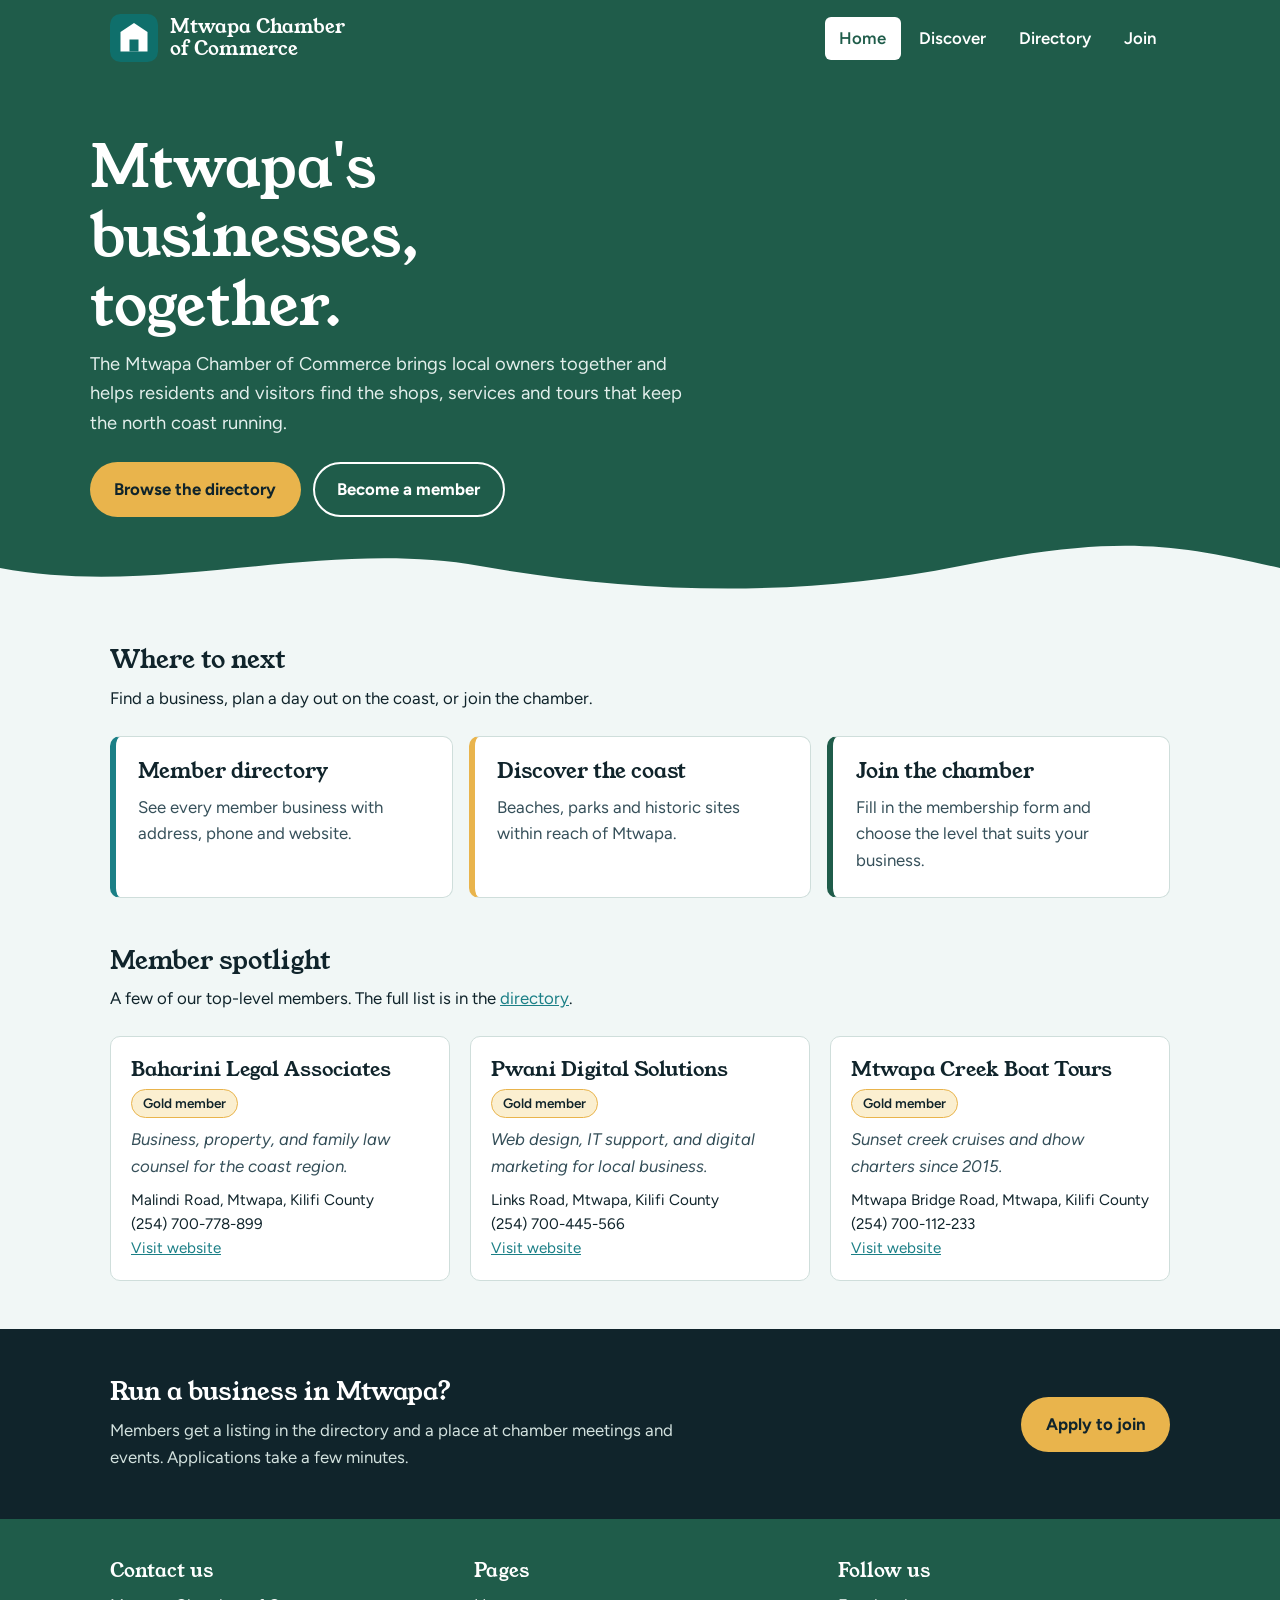
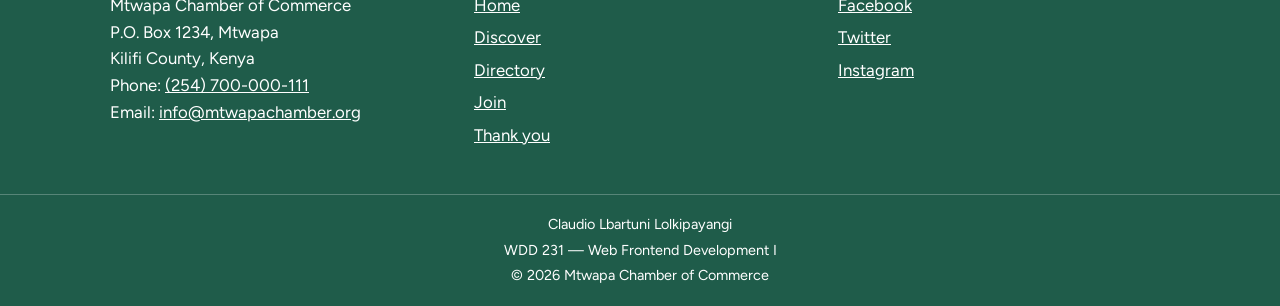
==== chamber/index.html @ 9083f8e7 "chamber index html added" ====
<!DOCTYPE html>
<html lang="en">
<head>
  <meta charset="UTF-8">
  <meta name="viewport" content="width=device-width, initial-scale=1.0">
  <meta name="author" content="Claudio Lbartuni Lolkipayangi">
  <meta name="description" content="The Mtwapa Chamber of Commerce connects local businesses with each other and with the people who shop, eat and visit on Kenya's north coast.">
  <meta property="og:type" content="website">
  <meta property="og:title" content="Mtwapa Chamber of Commerce">
  <meta property="og:description" content="Find local businesses, discover the north coast and join the Mtwapa Chamber of Commerce.">
  <meta property="og:url" content="https://lolkipayangi.github.io/wdd231/chamber/index.html">
  <title>Home | Mtwapa Chamber of Commerce</title>

  <link rel="preconnect" href="https://fonts.googleapis.com">
  <link rel="preconnect" href="https://fonts.gstatic.com" crossorigin>
  <link href="https://fonts.googleapis.com/css2?family=Figtree:wght@400;600;700&family=Young+Serif&display=swap" rel="stylesheet">

  <style>
    :root {
      --ink: #10242b;
      --mangrove: #1f5c4a;
      --lagoon: #1b7f86;
      --foam: #f1f7f6;
      --sun: #e9b44c;
      --white: #ffffff;
      --line: #cfdedb;
      --radius: 10px;
      --font-head: "Young Serif", Georgia, "Times New Roman", serif;
      --font-body: "Figtree", system-ui, -apple-system, "Segoe UI", Roboto, sans-serif;
    }

    *, *::before, *::after { box-sizing: border-box; }

    body {
      margin: 0;
      font-family: var(--font-body);
      font-size: 1.05rem;
      line-height: 1.6;
      color: var(--ink);
      background: var(--foam);
    }

    img { max-width: 100%; height: auto; display: block; }
    a { color: var(--lagoon); }
    a:focus-visible, button:focus-visible {
      outline: 3px solid var(--sun);
      outline-offset: 3px;
    }

    h1, h2, h3 { font-family: var(--font-head); font-weight: 400; line-height: 1.2; margin: 0 0 .6rem; }

    /* Header */
    .site-header {
      background: var(--mangrove);
      color: var(--white);
    }
    .header-inner {
      max-width: 1100px;
      margin: 0 auto;
      padding: .9rem 1.25rem;
      display: flex;
      flex-wrap: wrap;
      align-items: center;
      justify-content: space-between;
      gap: .75rem 1.5rem;
    }
    .brand {
      display: flex;
      align-items: center;
      gap: .75rem;
      color: var(--white);
      text-decoration: none;
      font-family: var(--font-head);
      font-size: 1.2rem;
      line-height: 1.15;
    }
    .brand img { width: 48px; height: 48px; }
    .site-nav ul {
      list-style: none;
      margin: 0;
      padding: 0;
      display: flex;
      flex-wrap: wrap;
      gap: .25rem;
    }
    .site-nav a {
      display: block;
      padding: .5rem .9rem;
      color: var(--white);
      text-decoration: none;
      border-radius: 6px;
      font-weight: 600;
    }
    .site-nav a:hover { background: rgba(255,255,255,.14); }
    .site-nav a[aria-current="page"] {
      background: var(--white);
      color: var(--mangrove);
    }

    /* Hero */
    .hero {
      background: var(--mangrove);
      color: var(--white);
      padding: 3.5rem 1.25rem 5rem;
      position: relative;
    }
    .hero-inner {
      max-width: 1100px;
      margin: 0 auto;
      display: grid;
      gap: 2rem;
      align-items: center;
    }
    .hero h1 {
      font-size: clamp(2.2rem, 6vw, 3.6rem);
      max-width: 16ch;
    }
    .hero p {
      max-width: 52ch;
      font-size: 1.15rem;
      margin: 0 0 1.5rem;
      color: #e3efec;
    }
    .actions { display: flex; flex-wrap: wrap; gap: .75rem; }
    .btn {
      display: inline-block;
      padding: .75rem 1.4rem;
      border-radius: 999px;
      font-weight: 700;
      text-decoration: none;
      border: 2px solid transparent;
    }
    .btn-primary { background: var(--sun); color: var(--ink); }
    .btn-primary:hover { background: #f2c566; }
    .btn-ghost { border-color: var(--white); color: var(--white); }
    .btn-ghost:hover { background: rgba(255,255,255,.14); }

    .hero-tide {
      position: absolute;
      left: 0; right: 0; bottom: -1px;
      width: 100%;
      height: 60px;
      display: block;
    }

    /* Layout */
    main { display: block; }
    .section {
      max-width: 1100px;
      margin: 0 auto;
      padding: 3rem 1.25rem;
    }
    .section-head { margin-bottom: 1.5rem; }
    .section-head p { margin: 0; max-width: 60ch; }

    /* Explore links */
    .explore {
      display: grid;
      gap: 1rem;
      grid-template-columns: repeat(auto-fit, minmax(230px, 1fr));
    }
    .explore a {
      display: block;
      padding: 1.4rem;
      background: var(--white);
      border: 1px solid var(--line);
      border-left: 6px solid var(--lagoon);
      border-radius: var(--radius);
      color: var(--ink);
      text-decoration: none;
    }
    .explore a:nth-child(2) { border-left-color: var(--sun); }
    .explore a:nth-child(3) { border-left-color: var(--mangrove); }
    .explore a:hover { background: #f8fcfb; }
    .explore h3 { font-size: 1.3rem; }
    .explore p { margin: 0; color: #36505a; }

    /* Spotlights */
    .spotlights {
      display: grid;
      gap: 1.25rem;
      grid-template-columns: repeat(auto-fit, minmax(260px, 1fr));
    }
    .spot {
      background: var(--white);
      border: 1px solid var(--line);
      border-radius: var(--radius);
      padding: 1.25rem;
      display: flex;
      flex-direction: column;
      gap: .5rem;
    }
    .spot img { width: 64px; height: 64px; }
    .spot h3 { font-size: 1.25rem; margin: 0; }
    .spot .tagline { margin: 0; font-style: italic; color: #36505a; }
    .spot .meta { margin: 0; font-size: .95rem; }
    .badge {
      align-self: flex-start;
      padding: .15rem .7rem;
      border-radius: 999px;
      background: var(--foam);
      border: 1px solid var(--line);
      font-size: .85rem;
      font-weight: 600;
    }
    .badge.gold { background: #fbefd0; border-color: var(--sun); }
    .status { margin: 0; }

    /* Join band */
    .join-band { background: var(--ink); color: var(--white); }
    .join-inner {
      max-width: 1100px;
      margin: 0 auto;
      padding: 3rem 1.25rem;
      display: flex;
      flex-wrap: wrap;
      align-items: center;
      justify-content: space-between;
      gap: 1.5rem;
    }
    .join-inner p { margin: 0; max-width: 56ch; color: #d3e2df; }

    /* Footer */
    .site-footer { background: var(--mangrove); color: var(--white); }
    .footer-inner {
      max-width: 1100px;
      margin: 0 auto;
      padding: 2.5rem 1.25rem;
      display: grid;
      gap: 2rem;
      grid-template-columns: repeat(auto-fit, minmax(220px, 1fr));
    }
    .site-footer h2 { font-size: 1.2rem; }
    .site-footer address { font-style: normal; }
    .site-footer a { color: var(--white); }
    .site-footer ul { list-style: none; margin: 0; padding: 0; }
    .site-footer li { margin-bottom: .35rem; }
    .credit {
      border-top: 1px solid rgba(255,255,255,.25);
      text-align: center;
      padding: 1rem 1.25rem;
      font-size: .9rem;
    }
    .credit p { margin: .15rem 0; }

    @media (min-width: 800px) {
      .hero-inner { grid-template-columns: 1.4fr 1fr; }
    }

    @media (prefers-reduced-motion: no-preference) {
      .btn, .explore a, .site-nav a { transition: background-color .15s ease; }
    }
  </style>
</head>

<body>
  <header class="site-header">
    <div class="header-inner">
      <a class="brand" href="index.html">
        <img src="images/logo.svg" alt="Mtwapa Chamber of Commerce logo" width="48" height="48">
        <span>Mtwapa Chamber<br>of Commerce</span>
      </a>
      <nav class="site-nav" aria-label="Main">
        <ul>
          <li><a href="index.html" aria-current="page">Home</a></li>
          <li><a href="discover.html">Discover</a></li>
          <li><a href="directory.html">Directory</a></li>
          <li><a href="join.html">Join</a></li>
        </ul>
      </nav>
    </div>
  </header>

  <main id="main">
    <section class="hero" aria-labelledby="hero-title">
      <div class="hero-inner">
        <div>
          <h1 id="hero-title">Mtwapa's businesses, together.</h1>
          <p>The Mtwapa Chamber of Commerce brings local owners together and helps residents and visitors find the shops, services and tours that keep the north coast running.</p>
          <div class="actions">
            <a class="btn btn-primary" href="directory.html">Browse the directory</a>
            <a class="btn btn-ghost" href="join.html">Become a member</a>
          </div>
        </div>
      </div>
      <svg class="hero-tide" viewBox="0 0 1440 60" preserveAspectRatio="none" aria-hidden="true">
        <path d="M0 30 C 180 60 360 0 540 28 S 900 60 1080 28 S 1320 6 1440 30 L1440 60 L0 60 Z" fill="#f1f7f6"/>
      </svg>
    </section>

    <section class="section" aria-labelledby="explore-title">
      <div class="section-head">
        <h2 id="explore-title">Where to next</h2>
        <p>Find a business, plan a day out on the coast, or join the chamber.</p>
      </div>
      <div class="explore">
        <a href="directory.html">
          <h3>Member directory</h3>
          <p>See every member business with address, phone and website.</p>
        </a>
        <a href="discover.html">
          <h3>Discover the coast</h3>
          <p>Beaches, parks and historic sites within reach of Mtwapa.</p>
        </a>
        <a href="join.html">
          <h3>Join the chamber</h3>
          <p>Fill in the membership form and choose the level that suits your business.</p>
        </a>
      </div>
    </section>

    <section class="section" aria-labelledby="spot-title" style="padding-top:0">
      <div class="section-head">
        <h2 id="spot-title">Member spotlight</h2>
        <p>A few of our top-level members. The full list is in the <a href="directory.html">directory</a>.</p>
      </div>
      <div id="spotlights" class="spotlights" aria-live="polite">
        <p class="status">Loading members&hellip;</p>
      </div>
    </section>

    <section class="join-band" aria-labelledby="join-title">
      <div class="join-inner">
        <div>
          <h2 id="join-title">Run a business in Mtwapa?</h2>
          <p>Members get a listing in the directory and a place at chamber meetings and events. Applications take a few minutes.</p>
        </div>
        <a class="btn btn-primary" href="join.html">Apply to join</a>
      </div>
    </section>
  </main>

  <footer class="site-footer">
    <div class="footer-inner">
      <div>
        <h2>Contact us</h2>
        <address>
          Mtwapa Chamber of Commerce<br>
          P.O. Box 1234, Mtwapa<br>
          Kilifi County, Kenya<br>
          Phone: <a href="tel:+254700000111">(254) 700-000-111</a><br>
          Email: <a href="mailto:info@mtwapachamber.org">info@mtwapachamber.org</a>
        </address>
      </div>
      <div>
        <h2>Pages</h2>
        <ul>
          <li><a href="index.html">Home</a></li>
          <li><a href="discover.html">Discover</a></li>
          <li><a href="directory.html">Directory</a></li>
          <li><a href="join.html">Join</a></li>
          <li><a href="thankyou.html">Thank you</a></li>
        </ul>
      </div>
      <div>
        <h2>Follow us</h2>
        <ul>
          <li><a href="https://facebook.com" target="_blank" rel="noopener">Facebook</a></li>
          <li><a href="https://twitter.com" target="_blank" rel="noopener">Twitter</a></li>
          <li><a href="https://instagram.com" target="_blank" rel="noopener">Instagram</a></li>
        </ul>
      </div>
    </div>
    <div class="credit">
      <p>Claudio Lbartuni Lolkipayangi</p>
      <p>WDD 231 &mdash; Web Frontend Development I</p>
      <p>&copy; <span id="year"></span> Mtwapa Chamber of Commerce</p>
    </div>
  </footer>

  <script>
    document.getElementById('year').textContent = new Date().getFullYear();

    const levels = { 1: 'Member', 2: 'Silver', 3: 'Gold' };
    const container = document.getElementById('spotlights');

    async function loadSpotlights() {
      try {
        const response = await fetch('data/members.json');
        if (!response.ok) throw new Error('Request failed: ' + response.status);
        const data = await response.json();

        // Gold members only, in random order, three at most
        const gold = data.members
          .filter(m => m.membership === 3)
          .sort(() => Math.random() - 0.5)
          .slice(0, 3);

        if (gold.length === 0) {
          container.innerHTML = '<p class="status">No spotlight members yet.</p>';
          return;
        }

        container.innerHTML = '';
        gold.forEach(member => {
          const card = document.createElement('article');
          card.className = 'spot';

          const img = document.createElement('img');
          img.src = 'images/' + member.image;
          img.alt = member.name + ' logo';
          img.width = 64;
          img.height = 64;
          img.loading = 'lazy';
          img.addEventListener('error', () => img.remove());

          const name = document.createElement('h3');
          name.textContent = member.name;

          const tagline = document.createElement('p');
          tagline.className = 'tagline';
          tagline.textContent = member.tagline;

          const badge = document.createElement('span');
          badge.className = 'badge gold';
          badge.textContent = levels[member.membership] + ' member';

          const meta = document.createElement('p');
          meta.className = 'meta';
          meta.innerHTML = '';
          meta.append(member.address, document.createElement('br'), member.phone, document.createElement('br'));
          const link = document.createElement('a');
          link.href = member.url;
          link.target = '_blank';
          link.rel = 'noopener';
          link.textContent = 'Visit website';
          meta.append(link);

          card.append(img, name, badge, tagline, meta);
          container.append(card);
        });
      } catch (error) {
        console.error(error);
        container.innerHTML = '<p class="status">Members could not be loaded. Try the <a href="directory.html">directory page</a> instead.</p>';
      }
    }

    loadSpotlights();
  </script>
</body>
</html>
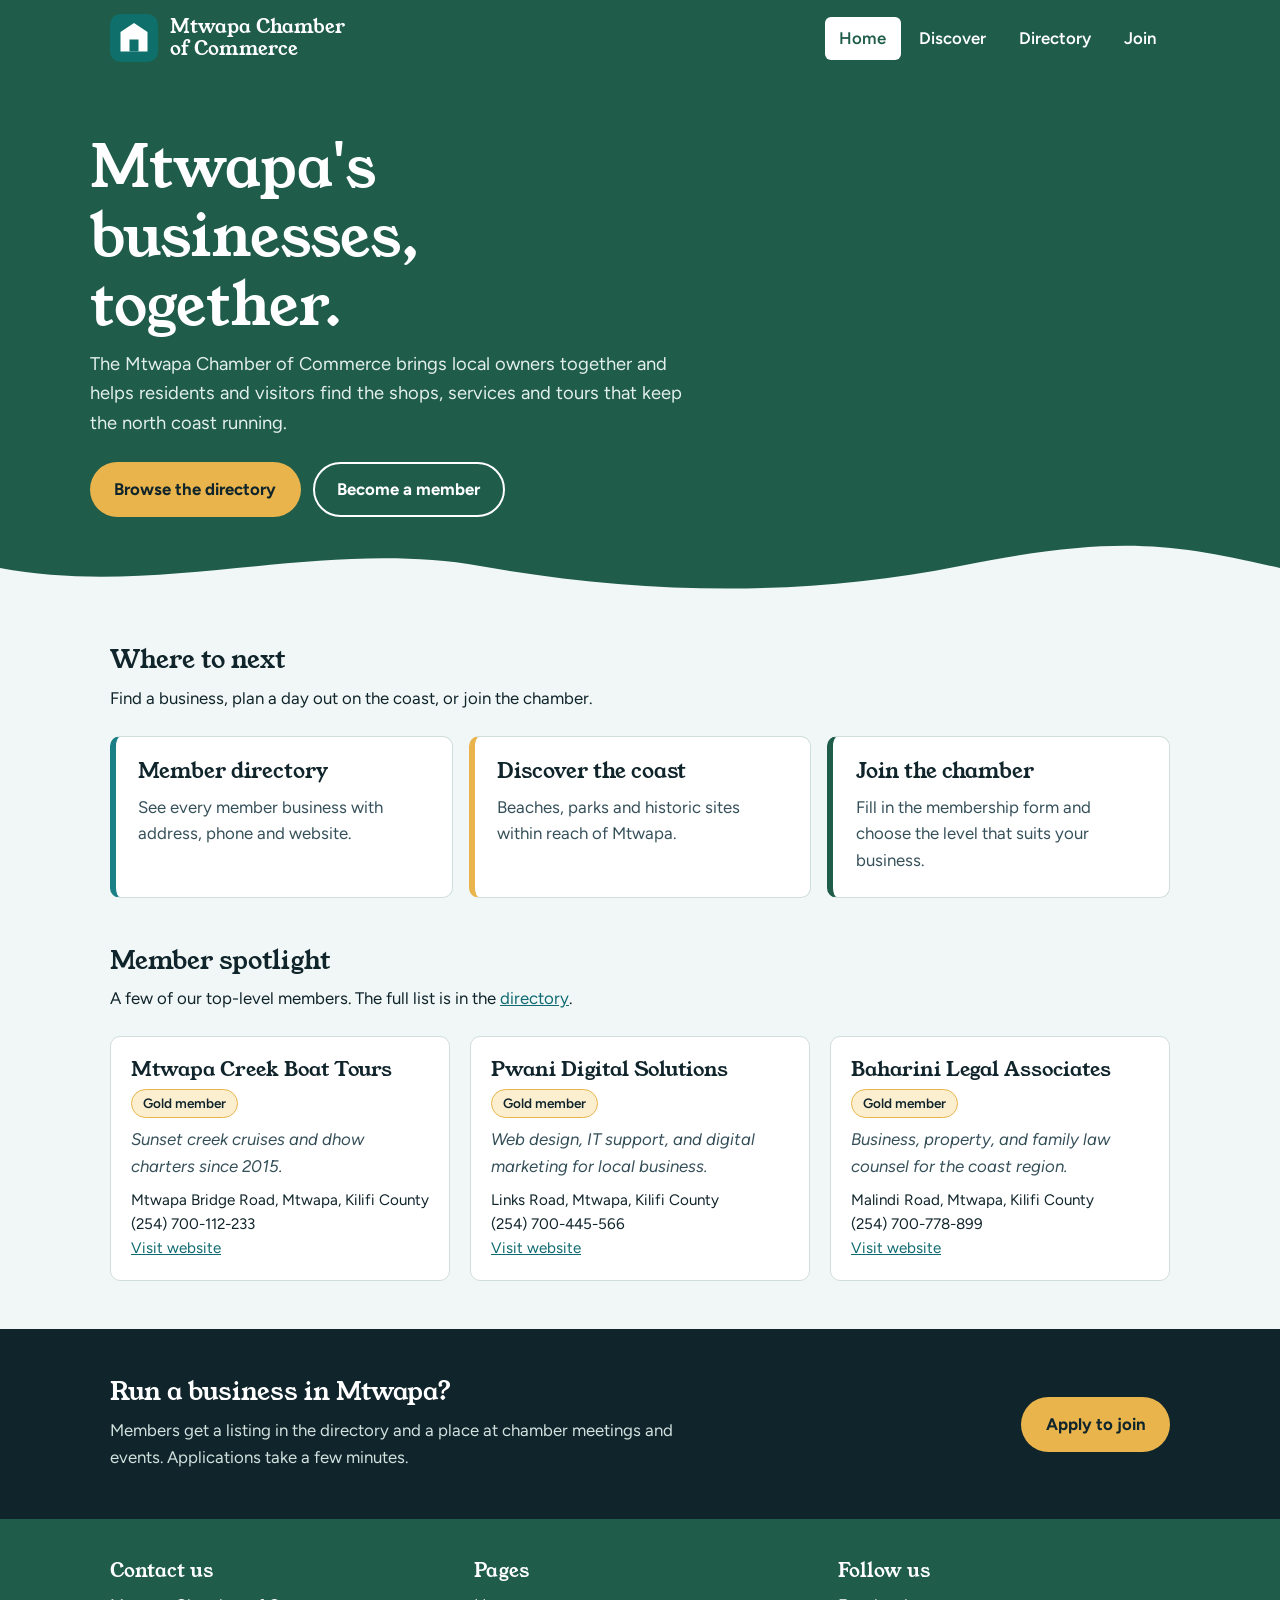
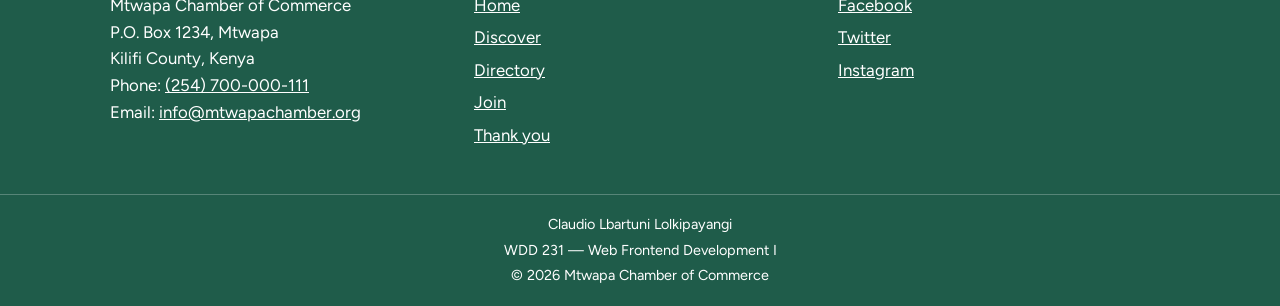
==== commit 37448c29: "correcting audit" ====
--- a/chamber/index.html
+++ b/chamber/index.html
@@ -6,251 +6,20 @@
   <meta name="author" content="Claudio Lbartuni Lolkipayangi">
   <meta name="description" content="The Mtwapa Chamber of Commerce connects local businesses with each other and with the people who shop, eat and visit on Kenya's north coast.">
   <meta property="og:type" content="website">
-  <meta property="og:title" content="Mtwapa Chamber of Commerce">
+  <meta property="og:title" content="Mtwapa Chamber of Commerce | Local Business Directory">
   <meta property="og:description" content="Find local businesses, discover the north coast and join the Mtwapa Chamber of Commerce.">
   <meta property="og:url" content="https://lolkipayangi.github.io/wdd231/chamber/index.html">
+  <meta property="og:image" content="https://lolkipayangi.github.io/wdd231/chamber/images/home-social.png">
   <title>Home | Mtwapa Chamber of Commerce</title>
+
+  <link rel="icon" type="image/svg+xml" href="images/favicon.svg">
 
   <link rel="preconnect" href="https://fonts.googleapis.com">
   <link rel="preconnect" href="https://fonts.gstatic.com" crossorigin>
   <link href="https://fonts.googleapis.com/css2?family=Figtree:wght@400;600;700&family=Young+Serif&display=swap" rel="stylesheet">
 
-  <style>
-    :root {
-      --ink: #10242b;
-      --mangrove: #1f5c4a;
-      --lagoon: #1b7f86;
-      --foam: #f1f7f6;
-      --sun: #e9b44c;
-      --white: #ffffff;
-      --line: #cfdedb;
-      --radius: 10px;
-      --font-head: "Young Serif", Georgia, "Times New Roman", serif;
-      --font-body: "Figtree", system-ui, -apple-system, "Segoe UI", Roboto, sans-serif;
-    }
-
-    *, *::before, *::after { box-sizing: border-box; }
-
-    body {
-      margin: 0;
-      font-family: var(--font-body);
-      font-size: 1.05rem;
-      line-height: 1.6;
-      color: var(--ink);
-      background: var(--foam);
-    }
-
-    img { max-width: 100%; height: auto; display: block; }
-    a { color: var(--lagoon); }
-    a:focus-visible, button:focus-visible {
-      outline: 3px solid var(--sun);
-      outline-offset: 3px;
-    }
-
-    h1, h2, h3 { font-family: var(--font-head); font-weight: 400; line-height: 1.2; margin: 0 0 .6rem; }
-
-    /* Header */
-    .site-header {
-      background: var(--mangrove);
-      color: var(--white);
-    }
-    .header-inner {
-      max-width: 1100px;
-      margin: 0 auto;
-      padding: .9rem 1.25rem;
-      display: flex;
-      flex-wrap: wrap;
-      align-items: center;
-      justify-content: space-between;
-      gap: .75rem 1.5rem;
-    }
-    .brand {
-      display: flex;
-      align-items: center;
-      gap: .75rem;
-      color: var(--white);
-      text-decoration: none;
-      font-family: var(--font-head);
-      font-size: 1.2rem;
-      line-height: 1.15;
-    }
-    .brand img { width: 48px; height: 48px; }
-    .site-nav ul {
-      list-style: none;
-      margin: 0;
-      padding: 0;
-      display: flex;
-      flex-wrap: wrap;
-      gap: .25rem;
-    }
-    .site-nav a {
-      display: block;
-      padding: .5rem .9rem;
-      color: var(--white);
-      text-decoration: none;
-      border-radius: 6px;
-      font-weight: 600;
-    }
-    .site-nav a:hover { background: rgba(255,255,255,.14); }
-    .site-nav a[aria-current="page"] {
-      background: var(--white);
-      color: var(--mangrove);
-    }
-
-    /* Hero */
-    .hero {
-      background: var(--mangrove);
-      color: var(--white);
-      padding: 3.5rem 1.25rem 5rem;
-      position: relative;
-    }
-    .hero-inner {
-      max-width: 1100px;
-      margin: 0 auto;
-      display: grid;
-      gap: 2rem;
-      align-items: center;
-    }
-    .hero h1 {
-      font-size: clamp(2.2rem, 6vw, 3.6rem);
-      max-width: 16ch;
-    }
-    .hero p {
-      max-width: 52ch;
-      font-size: 1.15rem;
-      margin: 0 0 1.5rem;
-      color: #e3efec;
-    }
-    .actions { display: flex; flex-wrap: wrap; gap: .75rem; }
-    .btn {
-      display: inline-block;
-      padding: .75rem 1.4rem;
-      border-radius: 999px;
-      font-weight: 700;
-      text-decoration: none;
-      border: 2px solid transparent;
-    }
-    .btn-primary { background: var(--sun); color: var(--ink); }
-    .btn-primary:hover { background: #f2c566; }
-    .btn-ghost { border-color: var(--white); color: var(--white); }
-    .btn-ghost:hover { background: rgba(255,255,255,.14); }
-
-    .hero-tide {
-      position: absolute;
-      left: 0; right: 0; bottom: -1px;
-      width: 100%;
-      height: 60px;
-      display: block;
-    }
-
-    /* Layout */
-    main { display: block; }
-    .section {
-      max-width: 1100px;
-      margin: 0 auto;
-      padding: 3rem 1.25rem;
-    }
-    .section-head { margin-bottom: 1.5rem; }
-    .section-head p { margin: 0; max-width: 60ch; }
-
-    /* Explore links */
-    .explore {
-      display: grid;
-      gap: 1rem;
-      grid-template-columns: repeat(auto-fit, minmax(230px, 1fr));
-    }
-    .explore a {
-      display: block;
-      padding: 1.4rem;
-      background: var(--white);
-      border: 1px solid var(--line);
-      border-left: 6px solid var(--lagoon);
-      border-radius: var(--radius);
-      color: var(--ink);
-      text-decoration: none;
-    }
-    .explore a:nth-child(2) { border-left-color: var(--sun); }
-    .explore a:nth-child(3) { border-left-color: var(--mangrove); }
-    .explore a:hover { background: #f8fcfb; }
-    .explore h3 { font-size: 1.3rem; }
-    .explore p { margin: 0; color: #36505a; }
-
-    /* Spotlights */
-    .spotlights {
-      display: grid;
-      gap: 1.25rem;
-      grid-template-columns: repeat(auto-fit, minmax(260px, 1fr));
-    }
-    .spot {
-      background: var(--white);
-      border: 1px solid var(--line);
-      border-radius: var(--radius);
-      padding: 1.25rem;
-      display: flex;
-      flex-direction: column;
-      gap: .5rem;
-    }
-    .spot img { width: 64px; height: 64px; }
-    .spot h3 { font-size: 1.25rem; margin: 0; }
-    .spot .tagline { margin: 0; font-style: italic; color: #36505a; }
-    .spot .meta { margin: 0; font-size: .95rem; }
-    .badge {
-      align-self: flex-start;
-      padding: .15rem .7rem;
-      border-radius: 999px;
-      background: var(--foam);
-      border: 1px solid var(--line);
-      font-size: .85rem;
-      font-weight: 600;
-    }
-    .badge.gold { background: #fbefd0; border-color: var(--sun); }
-    .status { margin: 0; }
-
-    /* Join band */
-    .join-band { background: var(--ink); color: var(--white); }
-    .join-inner {
-      max-width: 1100px;
-      margin: 0 auto;
-      padding: 3rem 1.25rem;
-      display: flex;
-      flex-wrap: wrap;
-      align-items: center;
-      justify-content: space-between;
-      gap: 1.5rem;
-    }
-    .join-inner p { margin: 0; max-width: 56ch; color: #d3e2df; }
-
-    /* Footer */
-    .site-footer { background: var(--mangrove); color: var(--white); }
-    .footer-inner {
-      max-width: 1100px;
-      margin: 0 auto;
-      padding: 2.5rem 1.25rem;
-      display: grid;
-      gap: 2rem;
-      grid-template-columns: repeat(auto-fit, minmax(220px, 1fr));
-    }
-    .site-footer h2 { font-size: 1.2rem; }
-    .site-footer address { font-style: normal; }
-    .site-footer a { color: var(--white); }
-    .site-footer ul { list-style: none; margin: 0; padding: 0; }
-    .site-footer li { margin-bottom: .35rem; }
-    .credit {
-      border-top: 1px solid rgba(255,255,255,.25);
-      text-align: center;
-      padding: 1rem 1.25rem;
-      font-size: .9rem;
-    }
-    .credit p { margin: .15rem 0; }
-
-    @media (min-width: 800px) {
-      .hero-inner { grid-template-columns: 1.4fr 1fr; }
-    }
-
-    @media (prefers-reduced-motion: no-preference) {
-      .btn, .explore a, .site-nav a { transition: background-color .15s ease; }
-    }
-  </style>
+  <link rel="stylesheet" href="styles/chamber-base.css">
+  <link rel="stylesheet" href="styles/chamber-home.css">
 </head>
 
 <body>
@@ -277,9 +46,9 @@
         <div>
           <h1 id="hero-title">Mtwapa's businesses, together.</h1>
           <p>The Mtwapa Chamber of Commerce brings local owners together and helps residents and visitors find the shops, services and tours that keep the north coast running.</p>
-          <div class="actions">
-            <a class="btn btn-primary" href="directory.html">Browse the directory</a>
-            <a class="btn btn-ghost" href="join.html">Become a member</a>
+          <div class="hero-actions">
+            <a class="action action-primary" href="directory.html">Browse the directory</a>
+            <a class="action action-ghost" href="join.html">Become a member</a>
           </div>
         </div>
       </div>
@@ -288,7 +57,7 @@
       </svg>
     </section>
 
-    <section class="section" aria-labelledby="explore-title">
+    <section class="page-section" aria-labelledby="explore-title">
       <div class="section-head">
         <h2 id="explore-title">Where to next</h2>
         <p>Find a business, plan a day out on the coast, or join the chamber.</p>
@@ -309,7 +78,7 @@
       </div>
     </section>
 
-    <section class="section" aria-labelledby="spot-title" style="padding-top:0">
+    <section class="page-section section-flush" aria-labelledby="spot-title">
       <div class="section-head">
         <h2 id="spot-title">Member spotlight</h2>
         <p>A few of our top-level members. The full list is in the <a href="directory.html">directory</a>.</p>
@@ -325,7 +94,7 @@
           <h2 id="join-title">Run a business in Mtwapa?</h2>
           <p>Members get a listing in the directory and a place at chamber meetings and events. Applications take a few minutes.</p>
         </div>
-        <a class="btn btn-primary" href="join.html">Apply to join</a>
+        <a class="action action-primary" href="join.html">Apply to join</a>
       </div>
     </section>
   </main>
@@ -368,74 +137,6 @@
     </div>
   </footer>
 
-  <script>
-    document.getElementById('year').textContent = new Date().getFullYear();
-
-    const levels = { 1: 'Member', 2: 'Silver', 3: 'Gold' };
-    const container = document.getElementById('spotlights');
-
-    async function loadSpotlights() {
-      try {
-        const response = await fetch('data/members.json');
-        if (!response.ok) throw new Error('Request failed: ' + response.status);
-        const data = await response.json();
-
-        // Gold members only, in random order, three at most
-        const gold = data.members
-          .filter(m => m.membership === 3)
-          .sort(() => Math.random() - 0.5)
-          .slice(0, 3);
-
-        if (gold.length === 0) {
-          container.innerHTML = '<p class="status">No spotlight members yet.</p>';
-          return;
-        }
-
-        container.innerHTML = '';
-        gold.forEach(member => {
-          const card = document.createElement('article');
-          card.className = 'spot';
-
-          const img = document.createElement('img');
-          img.src = 'images/' + member.image;
-          img.alt = member.name + ' logo';
-          img.width = 64;
-          img.height = 64;
-          img.loading = 'lazy';
-          img.addEventListener('error', () => img.remove());
-
-          const name = document.createElement('h3');
-          name.textContent = member.name;
-
-          const tagline = document.createElement('p');
-          tagline.className = 'tagline';
-          tagline.textContent = member.tagline;
-
-          const badge = document.createElement('span');
-          badge.className = 'badge gold';
-          badge.textContent = levels[member.membership] + ' member';
-
-          const meta = document.createElement('p');
-          meta.className = 'meta';
-          meta.innerHTML = '';
-          meta.append(member.address, document.createElement('br'), member.phone, document.createElement('br'));
-          const link = document.createElement('a');
-          link.href = member.url;
-          link.target = '_blank';
-          link.rel = 'noopener';
-          link.textContent = 'Visit website';
-          meta.append(link);
-
-          card.append(img, name, badge, tagline, meta);
-          container.append(card);
-        });
-      } catch (error) {
-        console.error(error);
-        container.innerHTML = '<p class="status">Members could not be loaded. Try the <a href="directory.html">directory page</a> instead.</p>';
-      }
-    }
-
-    loadSpotlights();
-  </script>
+  <script src="scripts/home.js" type="module"></script>
 </body>
 </html>
--- a/chamber/styles/chamber-base.css
+++ b/chamber/styles/chamber-base.css
@@ -0,0 +1,123 @@
+:root {
+  --ink: #10242b;
+  --mangrove: #1f5c4a;
+  --lagoon: #1b7f86;
+  --foam: #f1f7f6;
+  --sun: #e9b44c;
+  --white: #ffffff;
+  --line: #cfdedb;
+  --radius: 10px;
+  --font-head: "Young Serif", Georgia, "Times New Roman", serif;
+  --font-body: "Figtree", system-ui, -apple-system, "Segoe UI", Roboto, sans-serif;
+}
+
+*, *::before, *::after { box-sizing: border-box; }
+
+body {
+  margin: 0;
+  font-family: var(--font-body);
+  font-size: 1.05rem;
+  line-height: 1.6;
+  color: var(--ink);
+  background: var(--foam);
+}
+
+img { max-width: 100%; height: auto; display: block; }
+a { color: #0f6a71; }
+a:focus-visible { outline: 3px solid var(--sun); outline-offset: 3px; }
+
+h1, h2, h3 { font-family: var(--font-head); font-weight: 400; line-height: 1.2; margin: 0 0 .6rem; }
+
+/* Header */
+.site-header { background: var(--mangrove); color: var(--white); }
+
+.header-inner {
+  max-width: 1100px;
+  margin: 0 auto;
+  padding: .9rem 1.25rem;
+  display: flex;
+  flex-wrap: wrap;
+  align-items: center;
+  justify-content: space-between;
+  gap: .75rem 1.5rem;
+}
+
+.brand {
+  display: flex;
+  align-items: center;
+  gap: .75rem;
+  color: var(--white);
+  text-decoration: none;
+  font-family: var(--font-head);
+  font-size: 1.2rem;
+  line-height: 1.15;
+}
+
+.brand img { width: 48px; height: 48px; }
+
+.site-nav ul {
+  list-style: none;
+  margin: 0;
+  padding: 0;
+  display: flex;
+  flex-wrap: wrap;
+  gap: .25rem;
+}
+
+.site-nav a {
+  display: block;
+  padding: .5rem .9rem;
+  color: var(--white);
+  text-decoration: none;
+  border-radius: 6px;
+  font-weight: 600;
+}
+
+.site-nav a:hover { background: rgba(255, 255, 255, .14); }
+.site-nav a[aria-current="page"] { background: var(--white); color: var(--mangrove); }
+
+/* Action links (buttons) */
+.action {
+  display: inline-block;
+  padding: .75rem 1.4rem;
+  border-radius: 999px;
+  font-weight: 700;
+  text-decoration: none;
+  border: 2px solid transparent;
+}
+
+.action-primary { background: var(--sun); color: var(--ink); }
+.action-primary:hover { background: #f2c566; }
+.action-ghost { border-color: var(--white); color: var(--white); }
+.action-ghost:hover { background: rgba(255, 255, 255, .14); }
+
+/* Footer */
+.site-footer { background: var(--mangrove); color: var(--white); }
+
+.footer-inner {
+  max-width: 1100px;
+  margin: 0 auto;
+  padding: 2.5rem 1.25rem;
+  display: grid;
+  gap: 2rem;
+  grid-template-columns: repeat(auto-fit, minmax(220px, 1fr));
+}
+
+.site-footer h2 { font-size: 1.2rem; }
+.site-footer address { font-style: normal; }
+.site-footer a { color: var(--white); }
+.site-footer ul { list-style: none; margin: 0; padding: 0; }
+.site-footer li { margin-bottom: .35rem; }
+
+.credit {
+  border-top: 1px solid rgba(255, 255, 255, .25);
+  text-align: center;
+  padding: 1rem 1.25rem;
+  font-size: .9rem;
+}
+
+.credit p { margin: .15rem 0; }
+
+@media (prefers-reduced-motion: no-preference) {
+  .action, .site-nav a { transition: background-color .15s ease; }
+}
--- a/chamber/styles/chamber-home.css
+++ b/chamber/styles/chamber-home.css
@@ -0,0 +1,133 @@
+/* Hero */
+.hero {
+  background: var(--mangrove);
+  color: var(--white);
+  padding: 3.5rem 1.25rem 5rem;
+  position: relative;
+}
+
+.hero-inner {
+  max-width: 1100px;
+  margin: 0 auto;
+  display: grid;
+  gap: 2rem;
+  align-items: center;
+}
+
+.hero h1 {
+  font-size: clamp(2.2rem, 6vw, 3.6rem);
+  max-width: 16ch;
+}
+
+.hero p {
+  max-width: 52ch;
+  font-size: 1.15rem;
+  margin: 0 0 1.5rem;
+  color: #e3efec;
+}
+
+.hero-actions { display: flex; flex-wrap: wrap; gap: .75rem; }
+
+.hero-tide {
+  position: absolute;
+  left: 0;
+  right: 0;
+  bottom: -1px;
+  width: 100%;
+  height: 60px;
+  display: block;
+}
+
+/* Sections */
+.page-section {
+  max-width: 1100px;
+  margin: 0 auto;
+  padding: 3rem 1.25rem;
+}
+
+.page-section.section-flush { padding-top: 0; }
+.section-head { margin-bottom: 1.5rem; }
+.section-head p { margin: 0; max-width: 60ch; }
+
+/* Explore links */
+.explore {
+  display: grid;
+  gap: 1rem;
+  grid-template-columns: repeat(auto-fit, minmax(230px, 1fr));
+}
+
+.explore a {
+  display: block;
+  padding: 1.4rem;
+  background: var(--white);
+  border: 1px solid var(--line);
+  border-left: 6px solid var(--lagoon);
+  border-radius: var(--radius);
+  color: var(--ink);
+  text-decoration: none;
+}
+
+.explore a:nth-child(2) { border-left-color: var(--sun); }
+.explore a:nth-child(3) { border-left-color: var(--mangrove); }
+.explore a:hover { background: #f8fcfb; }
+.explore h3 { font-size: 1.3rem; }
+.explore p { margin: 0; color: #36505a; }
+
+/* Spotlights */
+.spotlights {
+  display: grid;
+  gap: 1.25rem;
+  grid-template-columns: repeat(auto-fit, minmax(260px, 1fr));
+}
+
+.spot {
+  background: var(--white);
+  border: 1px solid var(--line);
+  border-radius: var(--radius);
+  padding: 1.25rem;
+  display: flex;
+  flex-direction: column;
+  gap: .5rem;
+}
+
+.spot img { width: 64px; height: 64px; }
+.spot h3 { font-size: 1.25rem; margin: 0; }
+.spot .tagline { margin: 0; font-style: italic; color: #36505a; }
+.spot .meta { margin: 0; font-size: .95rem; }
+
+.tier {
+  align-self: flex-start;
+  padding: .15rem .7rem;
+  border-radius: 999px;
+  background: var(--foam);
+  border: 1px solid var(--line);
+  font-size: .85rem;
+  font-weight: 600;
+}
+
+.tier.gold { background: #fbefd0; border-color: var(--sun); }
+.status { margin: 0; }
+
+/* Join band */
+.join-band { background: var(--ink); color: var(--white); }
+
+.join-inner {
+  max-width: 1100px;
+  margin: 0 auto;
+  padding: 3rem 1.25rem;
+  display: flex;
+  flex-wrap: wrap;
+  align-items: center;
+  justify-content: space-between;
+  gap: 1.5rem;
+}
+
+.join-inner p { margin: 0; max-width: 56ch; color: #d3e2df; }
+
+@media (min-width: 800px) {
+  .hero-inner { grid-template-columns: 1.4fr 1fr; }
+}
+
+@media (prefers-reduced-motion: no-preference) {
+  .explore a { transition: background-color .15s ease; }
+}
